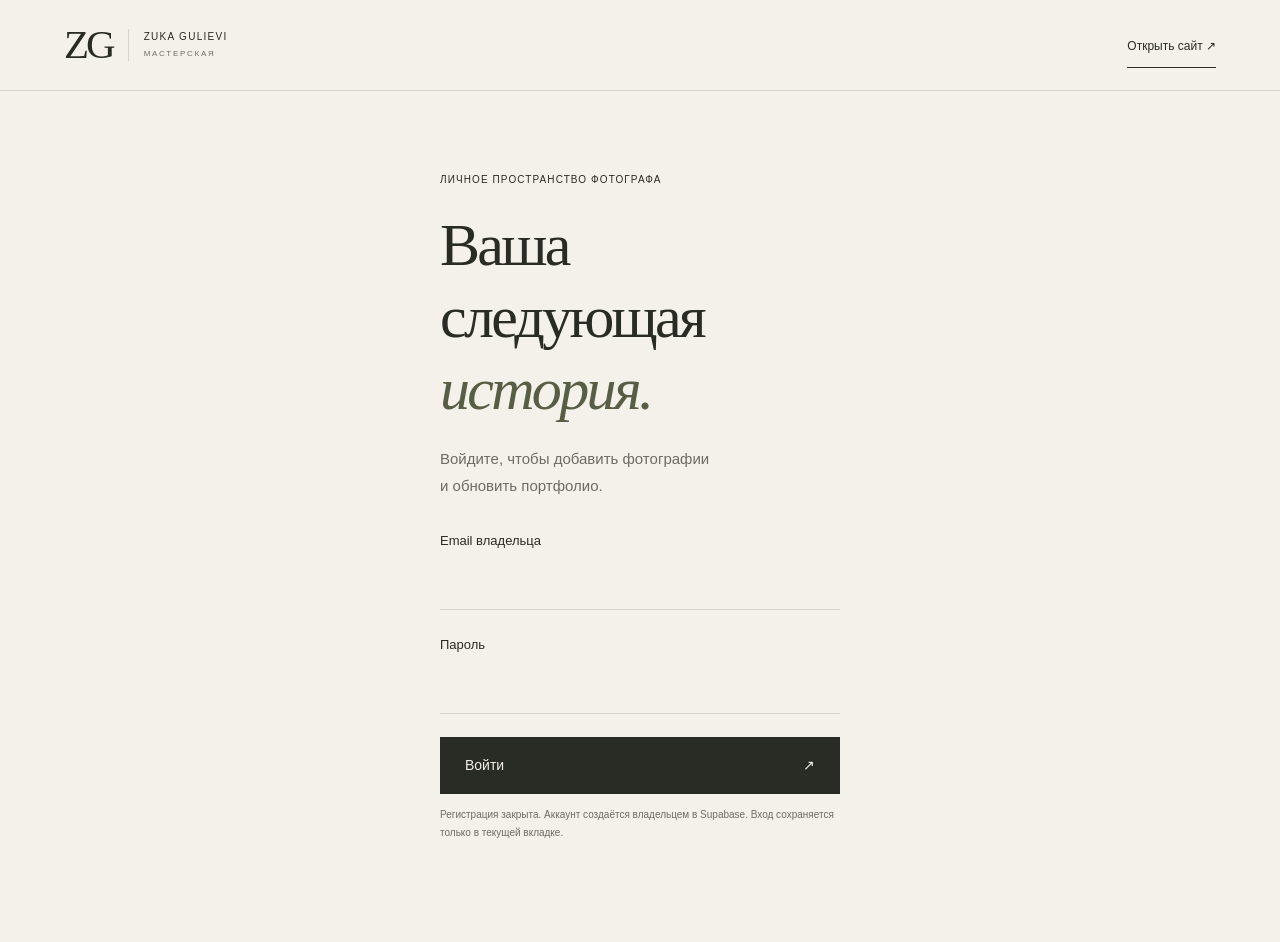
==== admin/index.html @ e10472b4 "Modernize photographer portfolio with Supabase-backed admin" ====
<!doctype html>
<html lang="ru">
<head>
  <meta charset="UTF-8"><meta name="viewport" content="width=device-width, initial-scale=1">
  <meta name="robots" content="noindex,nofollow"><meta name="referrer" content="same-origin">
  <title>Мастерская — Zuka Gulievi</title>
  <link rel="icon" href="../favicon.svg" type="image/svg+xml">
  <link rel="stylesheet" href="../css/site.css"><link rel="stylesheet" href="../css/admin.css">
  <script type="module" src="../js/admin.js"></script>
</head>
<body class="admin-body">
  <header class="admin-header"><a class="wordmark" href="../">ZG<span>ZUKA GULIEVI<br><small>МАСТЕРСКАЯ</small></span></a><a class="text-link" href="../" target="_blank" rel="noopener">Открыть сайт ↗</a></header>
  <main class="admin-main">
    <section id="setup" class="notice" hidden><h1>Осталось подключить Supabase</h1><p>Дизайн и существующие фотографии уже доступны. Для входа и загрузки фото создайте проект Supabase, выполните SQL из <code>supabase/schema.sql</code>, назначьте владельца и заполните <code>js/config.js</code>.</p><p>Пошаговая инструкция находится в README проекта. Не размещайте здесь секретный ключ service_role.</p></section>
    <section id="login-section" class="login-panel"><p class="eyebrow">ЛИЧНОЕ ПРОСТРАНСТВО ФОТОГРАФА</p><h1>Ваша следующая<br><em>история.</em></h1><p>Войдите, чтобы добавить фотографии<br>и обновить портфолио.</p><form id="login-form"><label>Email владельца<input type="email" name="email" required autocomplete="username"></label><label>Пароль<input type="password" name="password" required autocomplete="current-password" minlength="8"></label><button class="button" type="submit">Войти <span aria-hidden="true">↗</span></button></form><p class="form-note">Регистрация закрыта. Аккаунт создаётся владельцем в Supabase. Вход сохраняется только в текущей вкладке.</p></section>
    <p id="admin-status" class="admin-status" role="status" aria-live="polite"></p>
    <section id="workspace" hidden>
      <div class="admin-heading"><div><p class="eyebrow">ВАШЕ ПОРТФОЛИО</p><h1>Мастерская</h1></div><button id="logout" type="button" class="button secondary">Выйти</button></div>
      <div class="admin-tabs" role="group" aria-label="Раздел панели"><button type="button" id="tab-photos" aria-pressed="true">Фотографии <span id="admin-count"></span></button><button type="button" id="tab-upload" aria-pressed="false">＋ Добавить фото</button></div>
      <section id="upload-panel" hidden>
        <h2>Новая история</h2><p>JPG, PNG или WebP · до 20 МБ на исходный файл · до 12 фото за раз.<br>Фото будут уменьшены до 2400 px и преобразованы в WebP без EXIF-метаданных.</p>
        <label class="drop-zone" id="drop-zone"><span class="upload-symbol" aria-hidden="true">↑</span><strong>Выберите фото или перетащите сюда</strong><span>Можно загружать прямо с телефона</span><input id="file-input" type="file" accept="image/jpeg,image/png,image/webp" multiple></label>
        <p class="notice compact">Новые фото сохраняются как черновики, пока вы не включите публикацию. Файлы в публичном Storage доступны по прямой ссылке даже для черновиков — не загружайте конфиденциальные снимки.</p>
        <form id="upload-form"><div id="upload-queue" class="upload-queue"></div><button id="upload-submit" class="button" type="submit" disabled>Загрузить фотографии ↑</button><button id="clear-queue" class="button secondary" type="button" hidden>Очистить</button></form>
      </section>
      <section id="photos-panel"><div class="library-toolbar"><p>Меняйте подписи, категории и порядок.<br><small>Меньшее число — выше в галерее. Подписи посетители увидят как написано.</small></p><button id="refresh" type="button" class="button secondary">Обновить</button></div><div id="photo-library" class="photo-library"></div></section>
    </section>
    <noscript><p class="notice">Для работы панели включите JavaScript.</p></noscript>
  </main>
  <dialog id="delete-dialog" class="confirm-dialog"><h2>Удалить фотографию?</h2><p id="delete-title"></p><p>Фото исчезнет из портфолио. Загруженный файл будет удалён из хранилища. Отменить это действие нельзя.</p><div><button id="cancel-delete" class="button secondary" type="button" autofocus>Отмена</button><button id="confirm-delete" class="button danger" type="button">Удалить</button></div></dialog>
</body>
</html>
---- css/site.css ----
@charset "UTF-8";
:root {
  --paper: #f4f1ea; --ink: #292b25; --muted: #6c6c62; --line: #d5d2c7; --olive: #575e44;
  --serif: "Cormorant Garamond", "Noto Serif Georgian", Georgia, serif;
  --sans: "Noto Sans Georgian", sans-serif; --gutter: clamp(22px, 5vw, 88px);
}
* { box-sizing: border-box; }
html { scroll-behavior: smooth; scroll-padding-top: 28px; }
body { margin: 0; background: var(--paper); color: var(--ink); font: 14px/1.8 var(--sans); }
body:has(dialog[open]) { overflow: hidden; }
a { color: inherit; text-decoration: none; }
button, input, textarea, select { font: inherit; color: inherit; }
button, a { touch-action: manipulation; -webkit-tap-highlight-color: transparent; }
button { cursor: pointer; border: 0; background: none; }
button:disabled { cursor: not-allowed; opacity: .5; }
img { display: block; max-width: 100%; }
figure, p, h1, h2, h3 { margin: 0; }
h2, h3 { font-weight: 400; line-height: 1.4; }
h2 { font-family: var(--serif); font-size: clamp(30px, 3.8vw, 54px); letter-spacing: -.035em; }
h2 em { font-weight: 400; color: var(--olive); font-style: normal; }
p + p { margin-top: 20px; }
:focus-visible { outline: 2px solid var(--olive); outline-offset: 5px; }
[hidden] { display: none !important; }
::selection { background: #d7dcc8; color: var(--ink); }
.wrap { max-width: 1600px; margin-inline: auto; padding-inline: var(--gutter); }
.section-space { padding-block: 100px; }
.eyebrow { font-size: 10px; letter-spacing: .11em; line-height: 1.8; font-weight: 500; }
.skip-link { position: fixed; left: 16px; top: -90px; background: var(--ink); color: white; z-index: 100; padding: 15px; }
.skip-link:focus { top: 16px; }
.site-header { height: 106px; display: flex; align-items: center; justify-content: space-between; gap: 20px; }
.wordmark { display: flex; align-items: center; gap: 15px; font-family: var(--serif); font-size: 41px; letter-spacing: -3px; line-height: 1; }
.wordmark > span { font-family: var(--sans); font-size: 10px; letter-spacing: .13em; line-height: 1.6; border-left: 1px solid var(--line); padding-left: 15px; }
.wordmark small { font-size: 8px; color: var(--muted); letter-spacing: .22em; }
.site-header nav { display: flex; align-items: center; gap: 32px; font-size: 11px; }
.site-header nav a { padding-block: 10px; }
.site-header nav a:hover { color: var(--olive); }
.nav-contact { border-bottom: 1px solid var(--ink); margin-left: 16px; }
.nav-contact span { margin-left: 26px; font-size: 20px; }
.menu-toggle { display: none; }
.hero-top { display: flex; justify-content: space-between; gap: 16px; border-top: 1px solid var(--line); padding-top: 26px; }
.status-dot { display: inline-block; width: 6px; height: 6px; background: var(--olive); border-radius: 50%; margin-right: 8px; vertical-align: middle; }
.hero-name { position: relative; font-family: var(--serif); font-weight: 400; font-size: clamp(64px, 13.45vw, 210px); line-height: 1.16; letter-spacing: -.07em; white-space: nowrap; margin: 20px 0 22px; }
.hero-name sup { position: absolute; font-family: var(--sans); font-size: 17px; letter-spacing: 0; top: 28%; margin-left: 16px; }
.hero-layout { display: grid; grid-template-columns: 1fr 1.12fr 24px; gap: 38px; align-items: center; }
.hero-copy { padding: 25px 0 35px; max-width: 400px; }
.hero-copy h2 { font-size: clamp(29px, 3.3vw, 47px); margin: 27px 0; }
.hero-copy > p:not(.eyebrow) { max-width: 320px; color: var(--muted); font-size: 13px; line-height: 2; }
.text-link { display: inline-flex; align-items: center; justify-content: space-between; gap: 35px; border-bottom: 1px solid var(--ink); padding: 14px 0 9px; font-size: 12px; transition: gap .25s; }
.text-link:hover { gap: 48px; }
.text-link span { font-family: var(--sans); font-size: 22px; }
.hero-copy .text-link { margin-top: 22px; }
.hero-note { display: block; margin-top: 65px; font-family: var(--serif); font-style: italic; font-size: 20px; color: var(--muted); }
.hero-image img { width: 100%; height: clamp(420px, 44vw, 650px); object-fit: cover; object-position: 50% 43%; background: #d2c8ba; }
.hero-image figcaption { display: flex; justify-content: space-between; gap: 12px; font-size: 9px; letter-spacing: .05em; margin-top: 13px; color: var(--muted); }
.hero-side { writing-mode: vertical-rl; justify-self: end; font-size: 9px; letter-spacing: .22em; }
.section-heading { display: flex; justify-content: space-between; align-items: end; gap: 30px; margin-bottom: 40px; }
.section-heading .eyebrow { margin-bottom: 20px; }
.section-intro { color: var(--muted); font-size: 12px; line-height: 2; }
.filter-bar { display: flex; justify-content: space-between; align-items: center; gap: 18px; border-block: 1px solid var(--line); padding-block: 13px; margin-bottom: 38px; }
.filters { display: flex; gap: 6px; flex-wrap: wrap; }
.filters button { font-size: 11px; min-height: 44px; padding: 9px 17px; border-radius: 2px; }
.filters button:hover { background: #e7e5db; }
.filters button[aria-pressed=true] { background: var(--ink); color: var(--paper); }
#photo-count { white-space: nowrap; color: var(--muted); }
#gallery-status:not(:empty) { padding: 30px 0; }
.gallery { display: grid; grid-template-columns: repeat(2, minmax(0, 1fr)); column-gap: 7%; row-gap: 58px; align-items: start; }
.photo-card { min-width: 0; }
.photo-card:nth-child(even) { padding-top: 90px; }
.photo-card button { padding: 0; text-align: left; width: 100%; display: block; }
.photo-frame { overflow: hidden; position: relative; background: #e4e0d6; }
.photo-frame img { width: 100%; aspect-ratio: 4/5; object-fit: cover; transition: transform .7s cubic-bezier(.2, .65, .3, 1); }
.photo-card:nth-child(3n) .photo-frame img { aspect-ratio: 1/1; }
.photo-card button:hover img { transform: scale(1.035); }
.photo-frame::after { content: '↗'; position: absolute; right: 18px; bottom: 18px; background: var(--paper); border-radius: 50%; height: 42px; width: 42px; display: grid; place-items: center; font-size: 21px; opacity: 0; transform: translateY(8px); transition: .25s; }
.photo-card button:hover .photo-frame::after, .photo-card button:focus-visible .photo-frame::after { opacity: 1; transform: none; }
.photo-caption { display: flex; justify-content: space-between; gap: 16px; padding-top: 17px; align-items: start; }
.photo-caption h3 { font-family: var(--serif); font-size: 20px; }
.photo-caption p { font-size: 9px; color: var(--muted); margin-top: 5px; }
.photo-number { font-family: var(--serif); font-size: 21px; color: var(--muted); }
.portfolio-end { border-top: 1px solid var(--line); margin-top: 60px; padding-top: 22px; display: flex; justify-content: space-between; align-items: center; gap: 24px; }
.about { background: #eae8df; }
.about-layout { display: grid; grid-template-columns: 1fr 1fr; gap: 12%; align-items: center; }
.about figure { max-width: 500px; }
.about img { width: 100%; max-height: 600px; object-fit: cover; aspect-ratio: 4/5; filter: saturate(.75); }
.about figcaption { padding-top: 15px; color: var(--muted); }
.about-copy .eyebrow { margin-bottom: 26px; }
.about-copy h2 { margin-bottom: 30px; }
.about-copy > p:not(.eyebrow) { font-size: 13px; color: var(--muted); line-height: 2; max-width: 420px; }
.about-copy .text-link { margin-top: 25px; }
.signature { display: block; font-family: var(--serif); font-style: italic; font-size: 62px; line-height: 1; margin-top: 36px; color: var(--olive); }
.service-row { display: grid; grid-template-columns: 45px 1.1fr 1fr auto; gap: 30px; align-items: center; border-top: 1px solid var(--line); padding: 30px 0; transition: padding .25s, background .25s; }
.service-row:last-child { border-bottom: 1px solid var(--line); }
.service-row:hover { padding-inline: 15px; background: #eae8df; }
.service-row h3 { font-family: var(--serif); font-size: 23px; }
.service-row p { font-size: 11px; color: var(--muted); max-width: 260px; }
.service-price { font-size: 11px; display: flex; align-items: center; gap: 25px; white-space: nowrap; }
.service-price b { font-size: 26px; font-weight: 400; }
.contact { background: var(--ink); color: var(--paper); }
.contact-layout { display: grid; grid-template-columns: 1fr 1fr; gap: 12%; }
.contact h2 { font-size: clamp(32px, 4vw, 58px); margin: 24px 0; }
.contact h2 em { color: #c2c9aa; }
.contact p:not(.eyebrow) { color: #c6c6bb; font-size: 12px; line-height: 2; }
.contact .text-link { border-color: #949587; margin-top: 28px; }
.contact-location { margin-top: 60px; color: #b2b4a5; }
.contact form { padding-top: 10px; }
.form-heading { display: flex; justify-content: space-between; align-items: center; margin-bottom: 25px; }
.form-heading > span:last-child { font-size: 28px; }
label { display: block; font-size: 11px; }
input, textarea, select { display: block; width: 100%; min-width: 0; min-height: 45px; background: transparent; border: 0; border-bottom: 1px solid var(--line); border-radius: 0; padding: 12px 0; margin: 4px 0 23px; font-size: 16px; }
textarea { resize: vertical; }
.contact input, .contact textarea, .contact select { border-color: #606256; }
.contact select, .contact input[type=date] { color-scheme: dark; }
.contact option { background: var(--ink); color: var(--paper); }
.form-pair { display: grid; grid-template-columns: 1fr 1fr; gap: 22px; }
.button { background: var(--ink); color: var(--paper); padding: 15px 24px; min-height: 52px; display: inline-flex; align-items: center; justify-content: space-between; gap: 28px; border: 1px solid var(--ink); font-size: 12px; transition: background .2s; }
.button:hover { background: var(--olive); }
.button.secondary { background: transparent; color: var(--ink); border-color: var(--line); }
.button.secondary:hover { background: #eae8df; }
.contact .button { background: var(--paper); color: var(--ink); width: 100%; margin-top: 20px; }
.contact .button:hover { background: #d9ddcb; }
.form-note { font-size: 10px !important; margin-top: 12px; }
.honeypot { position: absolute; left: -10000px; width: 1px; height: 1px; overflow: hidden; }
.site-footer { padding-block: 45px 28px; }
.footer-name { font-family: var(--serif); font-size: clamp(38px, 8vw, 116px); letter-spacing: -.05em; line-height: 1.1; }
.site-footer > div { border-top: 1px solid var(--line); margin-top: 30px; padding-top: 22px; display: flex; gap: 30px; font-size: 9px; color: var(--muted); }
.site-footer > div > span:first-child { margin-right: auto; }
.lightbox { border: 0; background: #151611; color: var(--paper); padding: 65px 75px 25px; width: 100vw; max-width: 100vw; height: 100dvh; max-height: 100dvh; margin: 0; }
.lightbox::backdrop { background: #151611; }
.lightbox[open] { display: grid; place-items: center; }
.lightbox figure { max-width: 100%; text-align: center; }
.lightbox img { max-height: calc(100dvh - 150px); width: auto; max-width: 100%; object-fit: contain; margin: auto; }
.lightbox figcaption { font-size: 11px; padding: 18px 5px; }
.lightbox button { position: absolute; color: var(--paper); min-width: 48px; min-height: 48px; font-size: 25px; }
.lightbox-close { right: 23px; top: 12px; font-size: 12px !important; }
.lightbox-prev { left: 12px; top: 48%; }
.lightbox-next { right: 12px; top: 48%; }
@media (prefers-reduced-motion: no-preference) {
  .hero-name { animation: arrive .85s both; }
  .hero-layout { animation: arrive .9s .1s both; }
  @keyframes arrive { from { opacity: 0; transform: translateY(18px); } to { opacity: 1; transform: none; } }
}
@media (max-width: 1000px) {
  .site-header nav { gap: 19px; } .nav-contact { margin-left: 0; }
  .hero-layout { gap: 24px; grid-template-columns: 1fr 1.15fr; } .hero-side { display: none; }
  .hero-note { margin-top: 35px; } .hero-name sup { font-size: 12px; margin-left: 10px; }
  .service-row { grid-template-columns: 26px 1fr auto; gap: 18px; } .service-row p { display: none; }
  .contact-layout { gap: 7%; } .about-layout { gap: 8%; }
}
@media (max-width: 700px) {
  .section-space { padding-block: 65px; } .site-header { height: 84px; position: relative; z-index: 5; }
  .wordmark { font-size: 34px; } .wordmark > span { font-size: 8px; }
  .menu-toggle { display: flex; align-items: center; gap: 15px; min-height: 44px; font-size: 11px; } .menu-toggle span { font-size: 24px; }
  .site-header nav { display: none; position: absolute; top: 83px; left: 0; right: 0; background: var(--paper); padding: 20px var(--gutter) 28px; border-bottom: 1px solid var(--line); }
  .site-header nav.is-open { display: flex; flex-direction: column; align-items: stretch; gap: 5px; } .nav-contact { width: fit-content; }
  .hero-top { padding-top: 18px; } .hero-top > .eyebrow:last-child { display: none; }
  .hero-name { font-size: 13.5vw; line-height: 1.3; margin: 22px 0; } .hero-name sup { font-size: 9px; top: 25%; margin-left: 6px; }
  .hero-layout { grid-template-columns: 1fr; gap: 28px; } .hero-image { grid-row: 1; }
  .hero-image img { height: 115vw; max-height: 620px; object-position: 50% 42%; }
  .hero-copy { padding: 4px 0 0; max-width: 100%; } .hero-copy h2 { font-size: 36px; margin: 15px 0; }
  .hero-copy > p:not(.eyebrow) { max-width: 95%; } .hero-note { display: none; } .hero-copy .text-link { margin-top: 10px; }
  .section-heading { display: block; margin-bottom: 27px; } .section-intro { margin-top: 18px; } .section-heading .eyebrow { margin-bottom: 13px; }
  .filter-bar { align-items: start; flex-direction: column; gap: 8px; margin-bottom: 26px; padding-top: 7px; }
  .filters { gap: 0; } .filters button { font-size: 10px; padding-inline: 12px; } #photo-count { font-size: 9px; }
  .gallery { gap: 28px 16px; } .photo-card:nth-child(even) { padding-top: 38px; }
  .photo-caption { gap: 7px; padding-top: 11px; } .photo-caption h3 { font-size: 15px; } .photo-caption p { font-size: 8px; }
  .photo-number { font-size: 15px; } .photo-frame::after { display: none; }
  .portfolio-end { margin-top: 35px; display: block; } .portfolio-end > .eyebrow { display: block; } .portfolio-end .text-link { margin-top: 6px; }
  .about-layout { grid-template-columns: 1fr; gap: 35px; } .about figure { max-width: 100%; } .about img { max-height: 500px; }
  .about-copy h2 { margin-bottom: 20px; }
  .service-row { padding-block: 23px; gap: 11px; grid-template-columns: 20px 1fr auto; } .service-row h3 { font-size: 18px; }
  .service-price { font-size: 9px; gap: 12px; } .service-price b { font-size: 22px; }
  .contact-layout { grid-template-columns: 1fr; gap: 35px; } .contact h2 { font-size: 40px; } .contact-location { margin-top: 25px; }
  .site-footer > div { flex-wrap: wrap; gap: 15px 28px; } .site-footer > div > span:first-child { flex-basis: 100%; }
  .lightbox { padding: 60px 42px 25px; } .lightbox button { min-width: 40px; } .lightbox-prev { left: 0; } .lightbox-next { right: 0; }
}
@media (prefers-reduced-motion: reduce) {
  html { scroll-behavior: auto; } *, *::before, *::after { animation: none !important; transition: none !important; }
}
---- css/admin.css ----
.admin-body { font-family: "Segoe UI", sans-serif; font-size: 15px; }
.admin-header { display: flex; justify-content: space-between; align-items: center; padding: 22px 5vw; border-bottom: 1px solid var(--line); }
.admin-header .wordmark > span { font-family: "Segoe UI", sans-serif; }
.admin-main { max-width: 1280px; padding: 45px 28px 80px; margin: auto; }
.admin-main h1 { font-family: Georgia, serif; font-size: clamp(36px, 5vw, 60px); font-weight: 400; letter-spacing: -.045em; line-height: 1.2; }
.admin-main h1 em { color: var(--olive); font-weight: 400; }
.admin-main h2, .confirm-dialog h2 { font-family: Georgia, serif; font-size: 32px; }
.login-panel { width: min(100%, 400px); margin: 35px auto 0; }
.login-panel h1 { margin: 20px 0; }.login-panel > p:not(.eyebrow) { color: var(--muted); }
.login-panel form { margin-top: 30px; }.login-panel .button { width: 100%; }
.admin-body label { font-size: 13px; }.admin-body .button { font-size: 14px; }
.notice { border: 1px solid #c9c6b5; background: #eae8db; padding: 25px; margin-bottom: 25px; }
.notice h1 { font-size: 30px; margin-bottom: 15px; }.notice p { margin-top: 12px; }
.notice code { overflow-wrap: anywhere; }.notice.compact { font-size: 12px; padding: 15px; }
.admin-status { position: sticky; top: 12px; z-index: 10; margin: 0 0 20px; white-space: pre-line; overflow-wrap: anywhere; }
.admin-status:not(:empty) { background: #e3e9d7; border: 1px solid #9aa686; padding: 15px 20px; }
.admin-status.error:not(:empty) { background: #f6e5de; border-color: #c29a87; }
.admin-heading { display: flex; justify-content: space-between; gap: 20px; align-items: center; }.admin-heading h1 { margin-top: 10px; }
.admin-tabs { display: flex; gap: 24px; border-bottom: 1px solid var(--line); margin: 32px 0; }
.admin-tabs button { min-height: 52px; border-bottom: 2px solid transparent; padding-inline: 0; }
.admin-tabs button[aria-pressed=true] { border-bottom-color: var(--ink); }.admin-tabs span { color: var(--muted); margin-left: 6px; }
#upload-panel > p { margin-top: 14px; color: var(--muted); font-size: 14px; }
.drop-zone { border: 1px dashed #9a9d8e; padding: 30px; margin: 28px 0 20px; text-align: center; display: grid; gap: 6px; cursor: pointer; background: #eeeee4; }
.drop-zone.dragging { background: #dfe5cf; border-color: var(--olive); }.drop-zone strong { font-size: 18px; font-weight: 500; }.drop-zone span { color: var(--muted); }
.drop-zone input { max-width: 340px; margin: 15px auto 0; border: 0; font-size: 13px; }.upload-symbol { font-size: 40px; line-height: 1; }
.upload-queue, .photo-library { display: grid; grid-template-columns: repeat(3, minmax(0, 1fr)); gap: 22px; }
.editor-card { background: #fbfaf6; border: 1px solid var(--line); padding: 16px; min-width: 0; }
.editor-card img { width: 100%; height: 235px; object-fit: contain; background: #e8e5dc; margin-bottom: 20px; }
.editor-card input, .editor-card select { margin-bottom: 16px; padding-block: 8px; }.editor-card input { font-size: 15px; }
.editor-card .checkbox { display: flex; align-items: center; gap: 10px; min-height: 44px; margin-block: 8px; }
.checkbox input { width: 18px; height: 18px; min-height: 18px; margin: 0; accent-color: var(--olive); }
.editor-actions { display: flex; flex-wrap: wrap; gap: 8px; margin-top: 15px; }.editor-actions .button { padding: 10px 14px; min-height: 44px; font-size: 12px; }
.danger { background: #773e30; color: white; border-color: #773e30; }.danger:hover { background: #5c2d23; }
.file-info { color: var(--muted); font-size: 11px; overflow-wrap: anywhere; margin-bottom: 14px; }
.library-toolbar { display: flex; justify-content: space-between; gap: 20px; align-items: center; margin-bottom: 25px; }.library-toolbar small { color: var(--muted); }
#upload-form > .button { margin: 24px 12px 0 0; }
.confirm-dialog { background: var(--paper); border: 1px solid var(--line); padding: 30px; width: min(500px, calc(100% - 32px)); color: var(--ink); }
.confirm-dialog::backdrop { background: #14160fb8; }.confirm-dialog p { margin-block: 18px; overflow-wrap: anywhere; }.confirm-dialog > div { display: flex; justify-content: end; gap: 12px; }
@media (max-width: 950px) { .upload-queue, .photo-library { grid-template-columns: repeat(2, minmax(0, 1fr)); } }
@media (max-width: 600px) {
  .admin-header { padding: 18px 22px; }.admin-header .text-link { font-size: 11px; }.admin-main { padding: 28px 18px 60px; }
  .upload-queue, .photo-library { grid-template-columns: 1fr; }.editor-card img { height: 290px; }.library-toolbar { align-items: start; flex-direction: column; }
  .admin-heading { align-items: start; }.admin-heading .button { padding: 10px 14px; }.drop-zone { padding: 22px 12px; }.drop-zone input { font-size: 12px; }
}
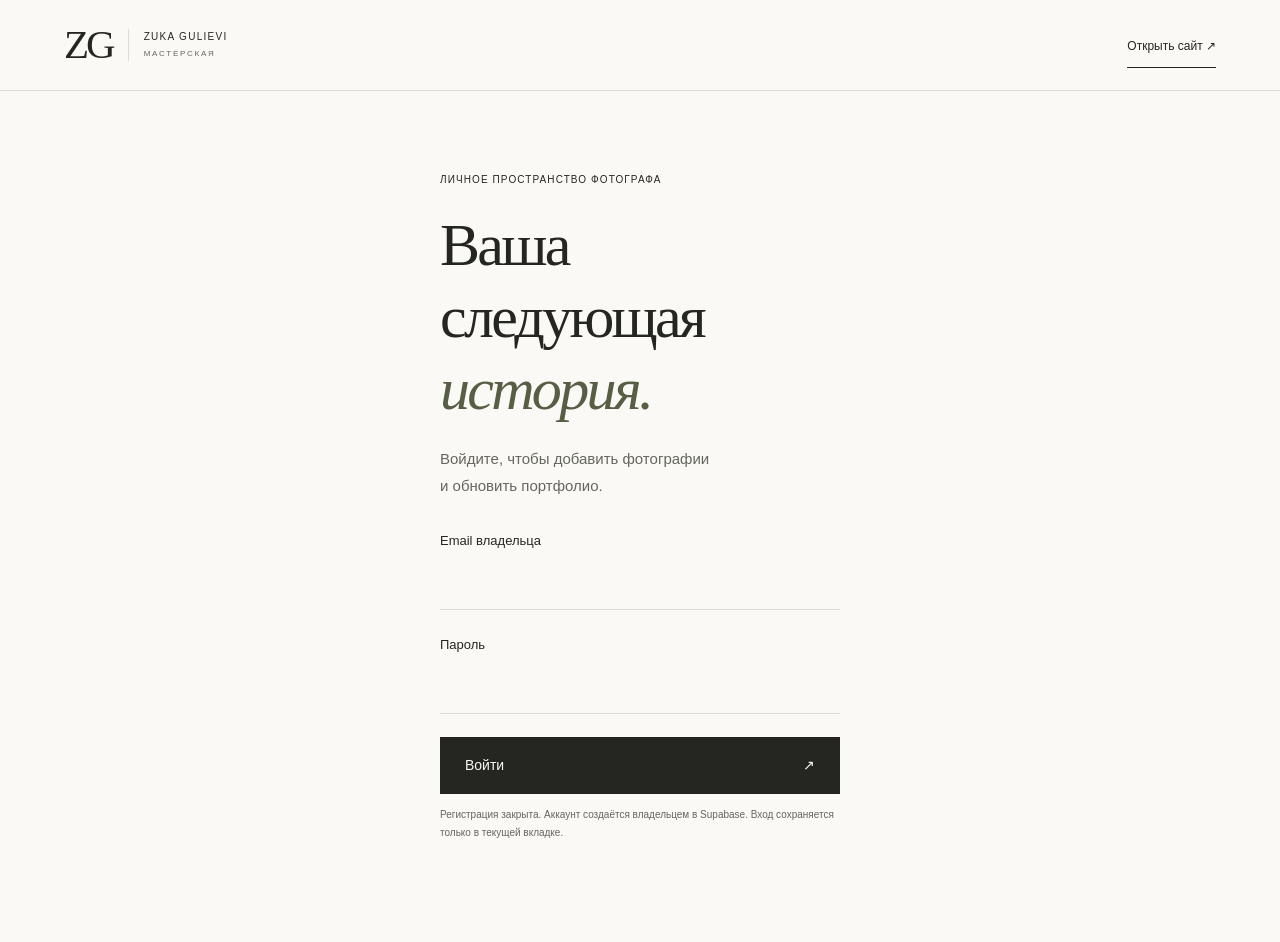
==== commit 0a34083d: "Align portfolio gallery, add signature and enable owner access" ====
--- a/admin/index.html
+++ b/admin/index.html
@@ -16,6 +16,11 @@
     <p id="admin-status" class="admin-status" role="status" aria-live="polite"></p>
     <section id="workspace" hidden>
       <div class="admin-heading"><div><p class="eyebrow">ВАШЕ ПОРТФОЛИО</p><h1>Мастерская</h1></div><button id="logout" type="button" class="button secondary">Выйти</button></div>
+      <details class="account-settings"><summary>Настройки входа — сменить пароль</summary>
+        <p>После первого входа замените временный пароль своим. Временный email — только логин, не почтовый ящик. Для привязки настоящей почты используйте Authentication → Users в Supabase; восстановление писем на временный адрес недоступно.</p>
+        <form id="password-form"><label>Текущий пароль<input name="current_password" type="password" autocomplete="current-password" required></label><label>Новый пароль · не менее 12 символов<input name="new_password" type="password" autocomplete="new-password" minlength="12" required></label><label>Повторите новый пароль<input name="confirm_password" type="password" autocomplete="new-password" minlength="12" required></label><button class="button" type="submit">Сменить пароль</button></form>
+        <p id="password-status" role="status" aria-live="polite"></p>
+      </details>
       <div class="admin-tabs" role="group" aria-label="Раздел панели"><button type="button" id="tab-photos" aria-pressed="true">Фотографии <span id="admin-count"></span></button><button type="button" id="tab-upload" aria-pressed="false">＋ Добавить фото</button></div>
       <section id="upload-panel" hidden>
         <h2>Новая история</h2><p>JPG, PNG или WebP · до 20 МБ на исходный файл · до 12 фото за раз.<br>Фото будут уменьшены до 2400 px и преобразованы в WebP без EXIF-метаданных.</p>
--- a/css/site.css
+++ b/css/site.css
@@ -1,6 +1,7 @@
 @charset "UTF-8";
+@font-face { font-family: "Allura"; src: url("../fonts/allura.ttf") format("truetype"); font-style: normal; font-weight: 400; font-display: swap; }
 :root {
-  --paper: #f4f1ea; --ink: #292b25; --muted: #6c6c62; --line: #d5d2c7; --olive: #575e44;
+  --paper: #faf9f6; --ink: #252621; --muted: #65665d; --line: #deddd5; --olive: #575e44;
   --serif: "Cormorant Garamond", "Noto Serif Georgian", Georgia, serif;
   --sans: "Noto Sans Georgian", sans-serif; --gutter: clamp(22px, 5vw, 88px);
 }
@@ -22,12 +23,12 @@
 :focus-visible { outline: 2px solid var(--olive); outline-offset: 5px; }
 [hidden] { display: none !important; }
 ::selection { background: #d7dcc8; color: var(--ink); }
-.wrap { max-width: 1600px; margin-inline: auto; padding-inline: var(--gutter); }
-.section-space { padding-block: 100px; }
+.wrap { max-width: 1440px; margin-inline: auto; padding-inline: var(--gutter); }
+.section-space { padding-block: 72px; }
 .eyebrow { font-size: 10px; letter-spacing: .11em; line-height: 1.8; font-weight: 500; }
 .skip-link { position: fixed; left: 16px; top: -90px; background: var(--ink); color: white; z-index: 100; padding: 15px; }
 .skip-link:focus { top: 16px; }
-.site-header { height: 106px; display: flex; align-items: center; justify-content: space-between; gap: 20px; }
+.site-header { height: 88px; display: flex; align-items: center; justify-content: space-between; gap: 20px; }
 .wordmark { display: flex; align-items: center; gap: 15px; font-family: var(--serif); font-size: 41px; letter-spacing: -3px; line-height: 1; }
 .wordmark > span { font-family: var(--sans); font-size: 10px; letter-spacing: .13em; line-height: 1.6; border-left: 1px solid var(--line); padding-left: 15px; }
 .wordmark small { font-size: 8px; color: var(--muted); letter-spacing: .22em; }
@@ -39,18 +40,18 @@
 .menu-toggle { display: none; }
 .hero-top { display: flex; justify-content: space-between; gap: 16px; border-top: 1px solid var(--line); padding-top: 26px; }
 .status-dot { display: inline-block; width: 6px; height: 6px; background: var(--olive); border-radius: 50%; margin-right: 8px; vertical-align: middle; }
-.hero-name { position: relative; font-family: var(--serif); font-weight: 400; font-size: clamp(64px, 13.45vw, 210px); line-height: 1.16; letter-spacing: -.07em; white-space: nowrap; margin: 20px 0 22px; }
+.hero-name { font-family: var(--serif); font-weight: 400; font-size: clamp(32px, 3.8vw, 54px); line-height: 1.2; letter-spacing: -.04em; margin: 18px 0; }
 .hero-name sup { position: absolute; font-family: var(--sans); font-size: 17px; letter-spacing: 0; top: 28%; margin-left: 16px; }
-.hero-layout { display: grid; grid-template-columns: 1fr 1.12fr 24px; gap: 38px; align-items: center; }
+.hero-layout { display: grid; grid-template-columns: 1fr 1fr; gap: 56px; align-items: center; padding-top: 24px; }
 .hero-copy { padding: 25px 0 35px; max-width: 400px; }
-.hero-copy h2 { font-size: clamp(29px, 3.3vw, 47px); margin: 27px 0; }
+.hero-copy h2 { font-size: clamp(28px, 3vw, 42px); margin: 22px 0; }
 .hero-copy > p:not(.eyebrow) { max-width: 320px; color: var(--muted); font-size: 13px; line-height: 2; }
 .text-link { display: inline-flex; align-items: center; justify-content: space-between; gap: 35px; border-bottom: 1px solid var(--ink); padding: 14px 0 9px; font-size: 12px; transition: gap .25s; }
 .text-link:hover { gap: 48px; }
 .text-link span { font-family: var(--sans); font-size: 22px; }
 .hero-copy .text-link { margin-top: 22px; }
-.hero-note { display: block; margin-top: 65px; font-family: var(--serif); font-style: italic; font-size: 20px; color: var(--muted); }
-.hero-image img { width: 100%; height: clamp(420px, 44vw, 650px); object-fit: cover; object-position: 50% 43%; background: #d2c8ba; }
+.hero-note { display: block; margin-top: 26px; font-family: var(--serif); font-style: italic; font-size: 20px; color: var(--muted); }
+.hero-image img { width: 100%; height: clamp(380px, 36vw, 510px); object-fit: cover; object-position: 50% 37%; background: #d2c8ba; }
 .hero-image figcaption { display: flex; justify-content: space-between; gap: 12px; font-size: 9px; letter-spacing: .05em; margin-top: 13px; color: var(--muted); }
 .hero-side { writing-mode: vertical-rl; justify-self: end; font-size: 9px; letter-spacing: .22em; }
 .section-heading { display: flex; justify-content: space-between; align-items: end; gap: 30px; margin-bottom: 40px; }
@@ -63,23 +64,21 @@
 .filters button[aria-pressed=true] { background: var(--ink); color: var(--paper); }
 #photo-count { white-space: nowrap; color: var(--muted); }
 #gallery-status:not(:empty) { padding: 30px 0; }
-.gallery { display: grid; grid-template-columns: repeat(2, minmax(0, 1fr)); column-gap: 7%; row-gap: 58px; align-items: start; }
+.gallery { display: grid; grid-template-columns: repeat(3, minmax(0, 1fr)); gap: 30px 20px; align-items: start; }
 .photo-card { min-width: 0; }
-.photo-card:nth-child(even) { padding-top: 90px; }
 .photo-card button { padding: 0; text-align: left; width: 100%; display: block; }
 .photo-frame { overflow: hidden; position: relative; background: #e4e0d6; }
 .photo-frame img { width: 100%; aspect-ratio: 4/5; object-fit: cover; transition: transform .7s cubic-bezier(.2, .65, .3, 1); }
-.photo-card:nth-child(3n) .photo-frame img { aspect-ratio: 1/1; }
 .photo-card button:hover img { transform: scale(1.035); }
 .photo-frame::after { content: '↗'; position: absolute; right: 18px; bottom: 18px; background: var(--paper); border-radius: 50%; height: 42px; width: 42px; display: grid; place-items: center; font-size: 21px; opacity: 0; transform: translateY(8px); transition: .25s; }
 .photo-card button:hover .photo-frame::after, .photo-card button:focus-visible .photo-frame::after { opacity: 1; transform: none; }
 .photo-caption { display: flex; justify-content: space-between; gap: 16px; padding-top: 17px; align-items: start; }
-.photo-caption h3 { font-family: var(--serif); font-size: 20px; }
+.photo-caption h3 { font-family: var(--sans); font-size: 13px; line-height: 1.65; }
 .photo-caption p { font-size: 9px; color: var(--muted); margin-top: 5px; }
 .photo-number { font-family: var(--serif); font-size: 21px; color: var(--muted); }
 .portfolio-end { border-top: 1px solid var(--line); margin-top: 60px; padding-top: 22px; display: flex; justify-content: space-between; align-items: center; gap: 24px; }
 .about { background: #eae8df; }
-.about-layout { display: grid; grid-template-columns: 1fr 1fr; gap: 12%; align-items: center; }
+.about-layout { display: grid; grid-template-columns: .85fr 1.15fr; gap: 8%; align-items: center; }
 .about figure { max-width: 500px; }
 .about img { width: 100%; max-height: 600px; object-fit: cover; aspect-ratio: 4/5; filter: saturate(.75); }
 .about figcaption { padding-top: 15px; color: var(--muted); }
@@ -87,7 +86,15 @@
 .about-copy h2 { margin-bottom: 30px; }
 .about-copy > p:not(.eyebrow) { font-size: 13px; color: var(--muted); line-height: 2; max-width: 420px; }
 .about-copy .text-link { margin-top: 25px; }
-.signature { display: block; font-family: var(--serif); font-style: italic; font-size: 62px; line-height: 1; margin-top: 36px; color: var(--olive); }
+.autograph { display: block; width: fit-content; max-width: 100%; font-family: "Allura", cursive; font-weight: 400; font-size: clamp(48px, 5.5vw, 76px); line-height: 1.2; color: var(--olive); transform: rotate(-5deg); }
+.autograph::after { content: ''; display: block; width: 87%; height: 9px; border-top: 1px solid currentColor; border-radius: 50%; margin: -7px 0 0 17%; transform: rotate(-3deg); }
+.signature { margin-top: 28px; }
+.hero-autograph { font-size: clamp(48px, 5vw, 70px); margin: 6px 0 26px; }
+.hero-actions { display: flex; flex-wrap: wrap; align-items: center; gap: 12px 26px; margin-top: 24px; }
+.hero-actions .text-link { margin-top: 0; }
+.about-facts { display: grid; grid-template-columns: 1fr 1fr; gap: 18px; border-block: 1px solid var(--line); padding-block: 20px; margin: 24px 0 0; }
+.about-facts dt { color: var(--muted); font-size: 11px; }
+.about-facts dd { margin: 6px 0 0; font-size: 13px; }
 .service-row { display: grid; grid-template-columns: 45px 1.1fr 1fr auto; gap: 30px; align-items: center; border-top: 1px solid var(--line); padding: 30px 0; transition: padding .25s, background .25s; }
 .service-row:last-child { border-bottom: 1px solid var(--line); }
 .service-row:hover { padding-inline: 15px; background: #eae8df; }
@@ -153,16 +160,17 @@
   .site-header nav { display: none; position: absolute; top: 83px; left: 0; right: 0; background: var(--paper); padding: 20px var(--gutter) 28px; border-bottom: 1px solid var(--line); }
   .site-header nav.is-open { display: flex; flex-direction: column; align-items: stretch; gap: 5px; } .nav-contact { width: fit-content; }
   .hero-top { padding-top: 18px; } .hero-top > .eyebrow:last-child { display: none; }
-  .hero-name { font-size: 13.5vw; line-height: 1.3; margin: 22px 0; } .hero-name sup { font-size: 9px; top: 25%; margin-left: 6px; }
-  .hero-layout { grid-template-columns: 1fr; gap: 28px; } .hero-image { grid-row: 1; }
-  .hero-image img { height: 115vw; max-height: 620px; object-position: 50% 42%; }
-  .hero-copy { padding: 4px 0 0; max-width: 100%; } .hero-copy h2 { font-size: 36px; margin: 15px 0; }
+  .hero-name { font-size: 36px; line-height: 1.2; margin: 12px 0; }
+  .hero-layout { grid-template-columns: 1fr; gap: 24px; padding-top: 22px; }
+  .hero-image img { height: 100vw; max-height: 520px; object-position: 50% 37%; }
+  .hero-copy { padding: 4px 0 0; max-width: 100%; } .hero-copy h2 { display: none; }
+  .hero-autograph { margin-bottom: 22px; }
   .hero-copy > p:not(.eyebrow) { max-width: 95%; } .hero-note { display: none; } .hero-copy .text-link { margin-top: 10px; }
   .section-heading { display: block; margin-bottom: 27px; } .section-intro { margin-top: 18px; } .section-heading .eyebrow { margin-bottom: 13px; }
   .filter-bar { align-items: start; flex-direction: column; gap: 8px; margin-bottom: 26px; padding-top: 7px; }
   .filters { gap: 0; } .filters button { font-size: 10px; padding-inline: 12px; } #photo-count { font-size: 9px; }
-  .gallery { gap: 28px 16px; } .photo-card:nth-child(even) { padding-top: 38px; }
-  .photo-caption { gap: 7px; padding-top: 11px; } .photo-caption h3 { font-size: 15px; } .photo-caption p { font-size: 8px; }
+  .gallery { grid-template-columns: repeat(2, minmax(0, 1fr)); gap: 24px 12px; }
+  .photo-caption { gap: 7px; padding-top: 11px; } .photo-caption h3 { font-size: 11px; } .photo-caption p { font-size: 9px; }
   .photo-number { font-size: 15px; } .photo-frame::after { display: none; }
   .portfolio-end { margin-top: 35px; display: block; } .portfolio-end > .eyebrow { display: block; } .portfolio-end .text-link { margin-top: 6px; }
   .about-layout { grid-template-columns: 1fr; gap: 35px; } .about figure { max-width: 100%; } .about img { max-height: 500px; }
--- a/css/admin.css
+++ b/css/admin.css
@@ -16,6 +16,11 @@
 .admin-status:not(:empty) { background: #e3e9d7; border: 1px solid #9aa686; padding: 15px 20px; }
 .admin-status.error:not(:empty) { background: #f6e5de; border-color: #c29a87; }
 .admin-heading { display: flex; justify-content: space-between; gap: 20px; align-items: center; }.admin-heading h1 { margin-top: 10px; }
+.account-settings { border: 1px solid var(--line); padding: 18px 22px; margin-top: 24px; }
+.account-settings summary { cursor: pointer; min-height: 28px; }
+.account-settings > p { max-width: 680px; font-size: 13px; margin-top: 18px; }
+.account-settings form { max-width: 440px; margin-top: 20px; }
+.account-settings .error { color: #773e30; }
 .admin-tabs { display: flex; gap: 24px; border-bottom: 1px solid var(--line); margin: 32px 0; }
 .admin-tabs button { min-height: 52px; border-bottom: 2px solid transparent; padding-inline: 0; }
 .admin-tabs button[aria-pressed=true] { border-bottom-color: var(--ink); }.admin-tabs span { color: var(--muted); margin-left: 6px; }
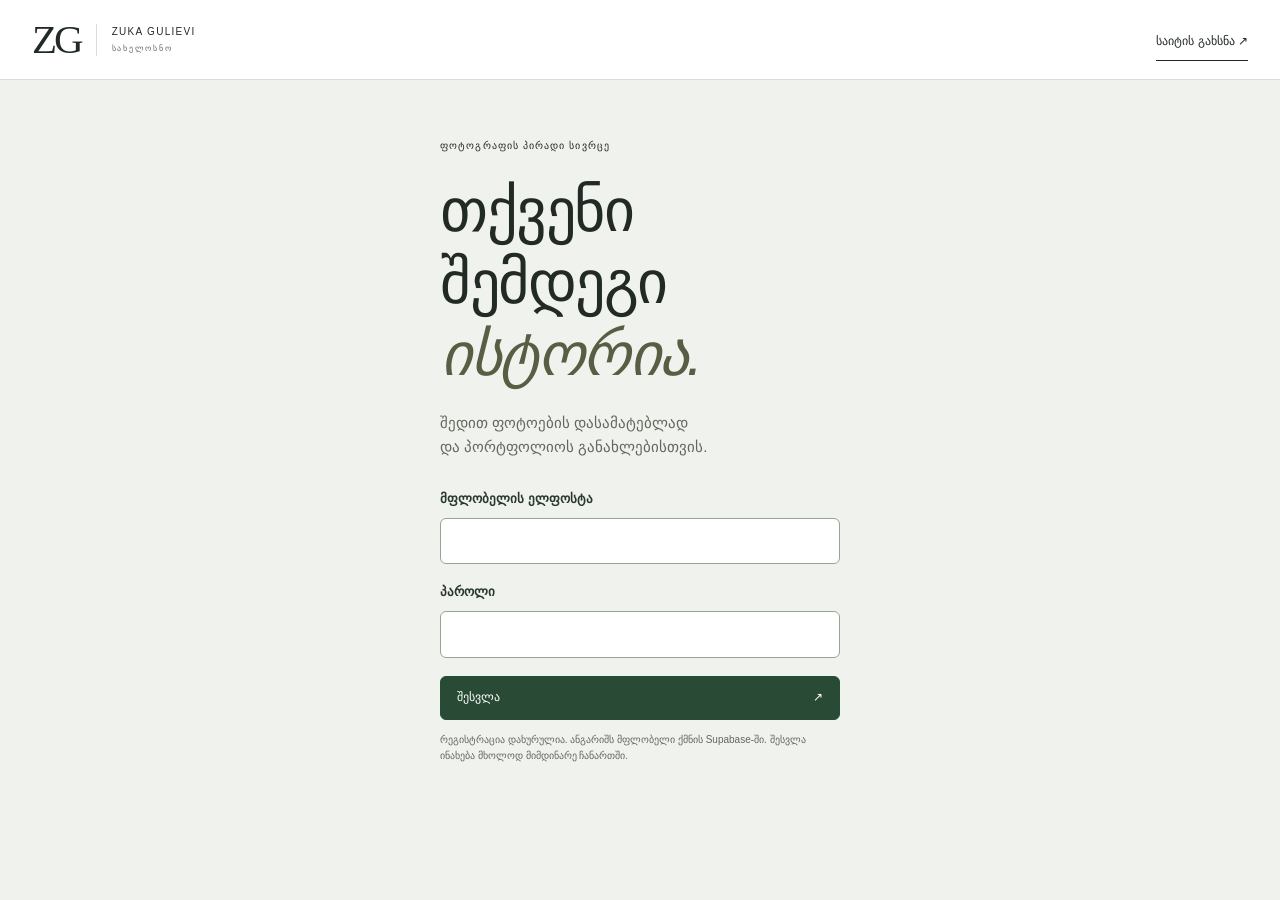
==== commit c83a38ad: "Publish Georgian CMS, contact editor and secure connections" ====
--- a/admin/index.html
+++ b/admin/index.html
@@ -1,37 +1,77 @@
 <!doctype html>
-<html lang="ru">
+<html lang="ka">
 <head>
   <meta charset="UTF-8"><meta name="viewport" content="width=device-width, initial-scale=1">
   <meta name="robots" content="noindex,nofollow"><meta name="referrer" content="same-origin">
-  <title>Мастерская — Zuka Gulievi</title>
+  <title>სახელოსნო — Zuka Gulievi</title>
   <link rel="icon" href="../favicon.svg" type="image/svg+xml">
   <link rel="stylesheet" href="../css/site.css"><link rel="stylesheet" href="../css/admin.css">
   <script type="module" src="../js/admin.js"></script>
 </head>
 <body class="admin-body">
-  <header class="admin-header"><a class="wordmark" href="../">ZG<span>ZUKA GULIEVI<br><small>МАСТЕРСКАЯ</small></span></a><a class="text-link" href="../" target="_blank" rel="noopener">Открыть сайт ↗</a></header>
-  <main class="admin-main">
-    <section id="setup" class="notice" hidden><h1>Осталось подключить Supabase</h1><p>Дизайн и существующие фотографии уже доступны. Для входа и загрузки фото создайте проект Supabase, выполните SQL из <code>supabase/schema.sql</code>, назначьте владельца и заполните <code>js/config.js</code>.</p><p>Пошаговая инструкция находится в README проекта. Не размещайте здесь секретный ключ service_role.</p></section>
-    <section id="login-section" class="login-panel"><p class="eyebrow">ЛИЧНОЕ ПРОСТРАНСТВО ФОТОГРАФА</p><h1>Ваша следующая<br><em>история.</em></h1><p>Войдите, чтобы добавить фотографии<br>и обновить портфолио.</p><form id="login-form"><label>Email владельца<input type="email" name="email" required autocomplete="username"></label><label>Пароль<input type="password" name="password" required autocomplete="current-password" minlength="8"></label><button class="button" type="submit">Войти <span aria-hidden="true">↗</span></button></form><p class="form-note">Регистрация закрыта. Аккаунт создаётся владельцем в Supabase. Вход сохраняется только в текущей вкладке.</p></section>
-    <p id="admin-status" class="admin-status" role="status" aria-live="polite"></p>
+  <header class="admin-header"><a class="wordmark" href="../">ZG<span>ZUKA GULIEVI<br><small>სახელოსნო</small></span></a><a class="text-link" href="../" target="_blank" rel="noopener">საიტის გახსნა ↗</a></header>
+  <main class="admin-main"><p id="preview-notice" class="notice" hidden>ლოკალური დემო — ცვლილებები ნამდვილ საიტს არ ეხება.</p>
+    <section id="setup" class="notice" hidden><h1>დააკავშირეთ Supabase</h1><p>დიზაინი და არსებული ფოტოები უკვე ხელმისაწვდომია. შესვლისა და ფოტოების ატვირთვისთვის შექმენით Supabase პროექტი, გაუშვით SQL ფაილიდან <code>supabase/schema.sql</code>, მიუთითეთ მფლობელი და შეავსეთ <code>js/config.js</code>.</p><p>ინსტრუქცია იხილეთ პროექტის README ფაილში. აქ არ განათავსოთ საიდუმლო service_role გასაღები.</p></section>
+    <section id="login-section" class="login-panel"><p class="eyebrow">ფოტოგრაფის პირადი სივრცე</p><h1>თქვენი შემდეგი<br><em>ისტორია.</em></h1><p>შედით ფოტოების დასამატებლად<br>და პორტფოლიოს განახლებისთვის.</p><form id="login-form"><label>მფლობელის ელფოსტა<input type="email" name="email" required autocomplete="username"></label><label>პაროლი<input type="password" name="password" required autocomplete="current-password" minlength="8"></label><button class="button" type="submit">შესვლა <span aria-hidden="true">↗</span></button></form><p class="form-note">რეგისტრაცია დახურულია. ანგარიშს მფლობელი ქმნის Supabase-ში. შესვლა ინახება მხოლოდ მიმდინარე ჩანართში.</p></section>
+    <p id="unsaved-status" class="form-note" role="status" hidden>შეუნახავი ცვლილებები გაქვთ.</p><p id="admin-status" class="admin-status" role="status" aria-live="polite"></p>
     <section id="workspace" hidden>
-      <div class="admin-heading"><div><p class="eyebrow">ВАШЕ ПОРТФОЛИО</p><h1>Мастерская</h1></div><button id="logout" type="button" class="button secondary">Выйти</button></div>
-      <details class="account-settings"><summary>Настройки входа — сменить пароль</summary>
-        <p>После первого входа замените временный пароль своим. Временный email — только логин, не почтовый ящик. Для привязки настоящей почты используйте Authentication → Users в Supabase; восстановление писем на временный адрес недоступно.</p>
-        <form id="password-form"><label>Текущий пароль<input name="current_password" type="password" autocomplete="current-password" required></label><label>Новый пароль · не менее 12 символов<input name="new_password" type="password" autocomplete="new-password" minlength="12" required></label><label>Повторите новый пароль<input name="confirm_password" type="password" autocomplete="new-password" minlength="12" required></label><button class="button" type="submit">Сменить пароль</button></form>
+      <div class="admin-heading"><div><p class="eyebrow">თქვენი პორტფოლიო</p><h1>სახელოსნო</h1></div><button id="logout" type="button" class="button secondary">გასვლა</button></div>
+
+      <div class="admin-shell">
+      <nav class="admin-tabs" aria-label="მართვის განყოფილებები">
+        <label class="mobile-navigation">განყოფილება<select id="admin-navigation"><option value="content">მთავარი</option><option value="about">ფოტოგრაფის შესახებ</option><option value="services">სერვისები და ფასები</option><option value="contact">კონტაქტები</option><option value="portfolio">პორტფოლიოს ტექსტები</option><option value="photos" selected>ფოტოები</option><option value="upload">ფოტოს დამატება</option><option value="categories">კატეგორიები</option><option value="connections">კავშირები</option><option value="advanced">დამატებითი პარამეტრები</option></select></label>
+        <span class="nav-caption">საიტის რედაქტორი</span>
+        <button type="button" id="tab-content" data-editor-page="hero" aria-pressed="false">მთავარი</button>
+        <button type="button" id="tab-about" data-editor-page="about" aria-pressed="false">ფოტოგრაფის შესახებ</button>
+        <button type="button" id="tab-services" data-editor-page="services" aria-pressed="false">სერვისები და ფასები</button>
+        <button type="button" id="tab-contact" data-editor-page="contact" aria-pressed="false">კონტაქტები</button>
+        <button type="button" id="tab-portfolio" data-editor-page="portfolio" aria-pressed="false">პორტფოლიოს ტექსტები</button>
+        <span class="nav-caption">მედია და მართვა</span>
+        <button type="button" id="tab-photos" aria-pressed="true">ფოტოები <span id="admin-count"></span></button>
+        <button type="button" id="tab-upload" aria-pressed="false">＋ ფოტოს დამატება</button>
+        <button type="button" id="tab-categories" aria-pressed="false">კატეგორიები</button>
+        <button type="button" id="tab-connections" aria-pressed="false">კავშირები</button>
+        <button type="button" id="tab-advanced" data-editor-page="advanced" aria-pressed="false">დამატებითი პარამეტრები</button>
+      </nav>
+      <div class="admin-panels">
+      <p id="workspace-feedback" class="admin-status" role="status" aria-live="polite"></p>
+      <section id="upload-panel" hidden>
+        <h2>ახალი ისტორია</h2><p>JPG, PNG ან WebP · თითოეული ფაილი 20 მბ-მდე. რაოდენობა შეზღუდული არ არის; ხელმისაწვდომი სივრცე დამოკიდებულია საცავის გეგმაზე.<br>ფოტოები შემცირდება 2400 პიქსელამდე და გარდაიქმნება WebP ფორმატში EXIF მონაცემების გარეშე.</p>
+        <label class="drop-zone" id="drop-zone"><span class="upload-symbol" aria-hidden="true">↑</span><strong>აირჩიეთ ფოტო ან გადმოიტანეთ აქ</strong><span>ატვირთვა შეგიძლიათ ტელეფონიდანაც</span><input id="file-input" type="file" accept="image/jpeg,image/png,image/webp" multiple></label>
+        <p class="notice compact">ახალი ფოტოები ინახება მონახაზებად, სანამ გამოქვეყნებას არ ჩართავთ. საჯარო საცავში ფაილები მონახაზებისთვისაც ხელმისაწვდომია პირდაპირი ბმულით — არ ატვირთოთ კონფიდენციალური ფოტოები.</p>
+        <form id="upload-form"><div id="upload-queue" class="upload-queue"></div><button id="upload-submit" class="button" type="submit" disabled>ფოტოების ატვირთვა ↑</button><button id="clear-queue" class="button secondary" type="button" hidden>გასუფთავება</button></form>
+      </section>
+      <p id="cms-notice" class="notice" hidden>შინაარსისა და კატეგორიების მართვისთვის საჭიროა ბაზის განახლება: supabase/migrations/20260920_content_management.sql</p>
+      <section id="content-panel" hidden>
+        <div class="editor-heading"><div><p class="eyebrow">საიტის რედაქტორი</p><h2 id="content-title">მთავარი</h2></div><span id="content-state" class="editor-state" role="status"></span></div>
+        <p id="content-description"></p>
+        <div class="editor-actions-bar"><div class="content-toolbar"><button id="content-save" class="button secondary" type="button">მონახაზის შენახვა</button><button id="content-preview" class="button secondary" type="button">წინასწარი ნახვა ↗</button><button id="content-publish" class="button" type="button">გამოქვეყნება</button></div><p>ინახება ყველა განყოფილების ცვლილება. სტუმრები ხედავენ მხოლოდ გამოქვეყნებულ ვერსიას.</p></div>
+        <form id="content-form" novalidate></form>
+        <details class="editor-tools"><summary>ძებნა და მონახაზის აღდგენა</summary><label>მოძებნეთ ამ განყოფილებაში<input id="content-search" type="search" placeholder="ველის სახელი ან ტექსტი"></label><button id="content-revert" class="button secondary" type="button">გამოქვეყნებული ვერსიის აღდგენა</button></details>
+      </section>
+      <section id="categories-panel" hidden><h2>კატეგორიები</h2><p>ცვლილებები შენახვის შემდეგ მოქმედებს. დამალული კატეგორიის ფოტოები საიტზე აღარ ჩანს. წაშლამდე გადაიტანეთ ფოტოები სხვა კატეგორიაში.</p><form id="category-create" class="category-create"><label>ახალი კატეგორია<input name="name" required maxlength="100"></label><label>თანმიმდევრობა<input name="sort_order" type="number" min="0" max="1000000" step="1" value="40" required></label><button type="submit" class="button">დამატება</button></form><div id="category-list"></div></section>
+      <section id="connections-panel" hidden>
+        <h2>კავშირები</h2><p>საიდუმლო მნიშვნელობები მხოლოდ ჩანაცვლდება — შენახულ ტოკენებს პანელი არ კითხულობს. ცარიელი ველი არსებულ მნიშვნელობას ინარჩუნებს.</p>
+        <p id="connections-notice" class="notice" hidden>საჭიროა კავშირების მიგრაცია და სერვერული ფუნქციები. ინსტრუქცია: docs/CONNECTIONS.md</p>
+        <p id="connections-demo" class="notice" hidden>უსაფრთხო დემო: გამოიყენეთ მხოლოდ demo-bot-token, demo-chat-id და სურვილისამებრ demo-hash-salt. ინახება მხოლოდ სტატუსები. ნამდვილი საიდუმლოებები არ შეიყვანოთ; რეალური შეტყობინებები არ იგზავნება.</p>
+        <details class="content-section" open><summary>Telegram — საიტის მოთხოვნები</summary><p id="telegram-state" role="status"></p>
+        <form id="telegram-settings" autocomplete="off"><label>ახალი ბოტის ტოკენი<input name="bot_token" type="password" autocomplete="new-password" maxlength="200" placeholder="უცვლელად დატოვება"></label><label>ახალი ჩატის იდენტიფიკატორი<input name="chat_id" type="password" autocomplete="new-password" maxlength="40" placeholder="უცვლელად დატოვება"></label><label class="checkbox"><input name="enabled" type="checkbox"> მოთხოვნების მიღება ჩართულია</label><label>ნებადართული საიტის მისამართები<textarea name="origins" rows="3" required placeholder="https://gulievi.me"></textarea></label><details><summary>მოთხოვნების დაცვის პარამეტრები</summary><p>ჰეშის საიდუმლო იცავს კონტაქტის ჰეშებს. მისი შეცვლა საათობრივ ინდივიდუალურ მრიცხველებს განაახლებს; საერთო ლიმიტი რჩება.</p><label>ახალი ჰეშის საიდუმლო<input name="hash_salt" type="password" autocomplete="new-password" maxlength="256" placeholder="უცვლელად დატოვება"></label></details><div class="content-toolbar"><button class="button" type="submit">პარამეტრების შენახვა</button><button id="telegram-check" class="button secondary" type="button">შემოწმება შეტყობინების გარეშე</button></div></form></details>
+        <details class="content-section"><summary>Supabase — მონაცემები, ფოტოები და შესვლა</summary><p>მოქმედი პროექტი: <span id="active-supabase-url"></span></p><p>ეს საჯარო პარამეტრები საიტის საწყის ფაილშია. ჯერ მოწმდება ახალი კავშირი და მფლობელის უფლება, შემდეგ მზადდება config.js. ჩამოტვირთვა მოქმედ საიტს არ ცვლის: ფაილი უნდა განათავსოთ js/config.js-ის ნაცვლად და გამოაქვეყნოთ საიტი. სხვა პროექტზე გადასვლამდე გადაიტანეთ მონაცემები, ფოტოები, მომხმარებლები და მიგრაციები.</p>
+        <form id="supabase-settings" autocomplete="off"><label>პროექტის მისამართი<input name="url" type="url" required></label><label>საჯარო publishable ან anon გასაღები<input name="key" type="password" required autocomplete="off"></label><p>სხვა პროექტისთვის საჭიროა მისი მფლობელის ანგარიში. მიმდინარე სესია სხვა მისამართზე არ იგზავნება; პაროლი არ ინახება.</p><label>ახალი პროექტის მფლობელის ელფოსტა<input name="email" type="email" autocomplete="off"></label><label>ახალი პროექტის მფლობელის პაროლი<input name="password" type="password" autocomplete="new-password"></label><div class="content-toolbar"><button class="button" type="submit">შემოწმება და ფაილის მომზადება</button><a id="config-download" class="button secondary" download="config.js" hidden>config.js-ის ჩამოტვირთვა</a></div></form></details>
+        <details class="content-section"><summary>სერვერული და ჰოსტინგის გასაღებები</summary><p>Supabase service-role / secret გასაღები გამოიყენება მხოლოდ სერვერზე. მისი შექმნა ან როტაცია ხდება Supabase-ის API Keys განყოფილებაში; პლატფორმის სერვერული გარემო განაახლეთ იქვე. აქ მისი შეყვანა ან შენახვა დაუშვებელია.</p><p>Management access token მხოლოდ ლოკალურ ადმინისტრაციულ სკრიპტებს სჭირდება. ის იმართება Supabase ანგარიშის Access Tokens განყოფილებაში და საიტის პანელს არ გადაეცემა.</p><p>GitHub Pages-ის გამოქვეყნება და დომენის DNS იმართება GitHub-სა და დომენის მომწოდებელთან. GitHub-ის პირადი ტოკენი ამ საიტს არ სჭირდება. Vault-ის დაშიფვრის გასაღებს მართავს Supabase.</p><a class="text-link" href="https://supabase.com/dashboard" target="_blank" rel="noopener noreferrer">Supabase-ის მართვის გვერდი ↗</a></details>
+        <details class="content-section"><summary>კავშირები API გასაღების გარეშე</summary><p>Instagram-ის პროფილი იცვლება „კონტაქტებში“. Google Fonts საჯარო შრიფტებს იტვირთავს გასაღების გარეშე; ხელმოწერის Allura შრიფტი ლოკალურია. ამ კავშირებისთვის გასაღების შენახვა საჭირო არ არის.</p></details>
+      </section><section id="photos-panel"><div class="library-toolbar"><p>შეცვალეთ წარწერები, კატეგორიები და თანმიმდევრობა.<br><small>მცირე რიცხვი ფოტოს გალერეაში უფრო მაღლა აჩენს. წარწერები გამოჩნდება ზუსტად ისე, როგორც შეიყვანთ.</small></p><button id="refresh" type="button" class="button secondary">განახლება</button></div><div id="photo-library" class="photo-library"></div></section>
+      </div></div>
+      <details class="account-settings"><summary>შესვლის პარამეტრები — პაროლის შეცვლა</summary>
+        <p>პირველი შესვლის შემდეგ შეცვალეთ დროებითი პაროლი. დროებითი ელფოსტა მხოლოდ შესასვლელი სახელია და წერილებს ვერ მიიღებს. ნამდვილი ელფოსტის დასაკავშირებლად გამოიყენეთ Supabase-ის Authentication → Users განყოფილება; დროებითი მისამართით პაროლის აღდგენა შეუძლებელია.</p>
+        <form id="password-form"><label>მიმდინარე პაროლი<input name="current_password" type="password" autocomplete="current-password" required></label><label>ახალი პაროლი · სულ მცირე 12 სიმბოლო<input name="new_password" type="password" autocomplete="new-password" minlength="12" required></label><label>გაიმეორეთ ახალი პაროლი<input name="confirm_password" type="password" autocomplete="new-password" minlength="12" required></label><button class="button" type="submit">პაროლის შეცვლა</button></form>
         <p id="password-status" role="status" aria-live="polite"></p>
       </details>
-      <div class="admin-tabs" role="group" aria-label="Раздел панели"><button type="button" id="tab-photos" aria-pressed="true">Фотографии <span id="admin-count"></span></button><button type="button" id="tab-upload" aria-pressed="false">＋ Добавить фото</button></div>
-      <section id="upload-panel" hidden>
-        <h2>Новая история</h2><p>JPG, PNG или WebP · до 20 МБ на исходный файл · до 12 фото за раз.<br>Фото будут уменьшены до 2400 px и преобразованы в WebP без EXIF-метаданных.</p>
-        <label class="drop-zone" id="drop-zone"><span class="upload-symbol" aria-hidden="true">↑</span><strong>Выберите фото или перетащите сюда</strong><span>Можно загружать прямо с телефона</span><input id="file-input" type="file" accept="image/jpeg,image/png,image/webp" multiple></label>
-        <p class="notice compact">Новые фото сохраняются как черновики, пока вы не включите публикацию. Файлы в публичном Storage доступны по прямой ссылке даже для черновиков — не загружайте конфиденциальные снимки.</p>
-        <form id="upload-form"><div id="upload-queue" class="upload-queue"></div><button id="upload-submit" class="button" type="submit" disabled>Загрузить фотографии ↑</button><button id="clear-queue" class="button secondary" type="button" hidden>Очистить</button></form>
-      </section>
-      <section id="photos-panel"><div class="library-toolbar"><p>Меняйте подписи, категории и порядок.<br><small>Меньшее число — выше в галерее. Подписи посетители увидят как написано.</small></p><button id="refresh" type="button" class="button secondary">Обновить</button></div><div id="photo-library" class="photo-library"></div></section>
     </section>
-    <noscript><p class="notice">Для работы панели включите JavaScript.</p></noscript>
+    <noscript><p class="notice">პანელის გამოსაყენებლად ჩართეთ JavaScript.</p></noscript>
   </main>
-  <dialog id="delete-dialog" class="confirm-dialog"><h2>Удалить фотографию?</h2><p id="delete-title"></p><p>Фото исчезнет из портфолио. Загруженный файл будет удалён из хранилища. Отменить это действие нельзя.</p><div><button id="cancel-delete" class="button secondary" type="button" autofocus>Отмена</button><button id="confirm-delete" class="button danger" type="button">Удалить</button></div></dialog>
+  <dialog id="delete-dialog" class="confirm-dialog"><h2>წაიშალოს ფოტო?</h2><p id="delete-title"></p><p>ფოტო გაქრება პორტფოლიოდან. ატვირთული ფაილი წაიშლება საცავიდან. ამ მოქმედების გაუქმება შეუძლებელია.</p><div><button id="cancel-delete" class="button secondary" type="button" autofocus>გაუქმება</button><button id="confirm-delete" class="button danger" type="button">წაშლა</button></div></dialog>
+  <dialog id="logout-dialog" class="confirm-dialog"><h2>გსურთ გასვლა?</h2><p>შეუნახავი ცვლილებები და აუტვირთავი ფოტოები დაიკარგება. შენახული მონახაზი დარჩება.</p><div><button id="cancel-logout" class="button secondary" type="button" autofocus>გაუქმება</button><button id="confirm-logout" class="button" type="button">გასვლა</button></div></dialog>
+<dialog id="content-preview-dialog" class="content-preview-dialog"><button id="close-content-preview" class="button" type="button" autofocus>ნახვის დახურვა</button><iframe title="მონახაზის წინასწარი ნახვა"></iframe></dialog>
 </body>
-</html>+</html>
--- a/css/site.css
+++ b/css/site.css
@@ -1,4 +1,5 @@
 @charset "UTF-8";
+.preview-note { padding: 10px 22px; text-align: center; background: #e3e9d7; color: #252621; font-size: 12px; }
 @font-face { font-family: "Allura"; src: url("../fonts/allura.ttf") format("truetype"); font-style: normal; font-weight: 400; font-display: swap; }
 :root {
   --paper: #faf9f6; --ink: #252621; --muted: #65665d; --line: #deddd5; --olive: #575e44;
@@ -128,6 +129,10 @@
 .form-note { font-size: 10px !important; margin-top: 12px; }
 .honeypot { position: absolute; left: -10000px; width: 1px; height: 1px; overflow: hidden; }
 .site-footer { padding-block: 45px 28px; }
+.footer-contacts { display: flex; flex-wrap: wrap; gap: 24px 64px; padding-bottom: 36px; }
+.footer-contacts a { display: grid; gap: 8px; min-width: 0; max-width: 100%; }
+.footer-contacts span { font-size: 10px; color: var(--muted); }
+.footer-contacts strong { font-size: clamp(16px, 2vw, 23px); font-weight: 400; overflow-wrap: anywhere; }
 .footer-name { font-family: var(--serif); font-size: clamp(38px, 8vw, 116px); letter-spacing: -.05em; line-height: 1.1; }
 .site-footer > div { border-top: 1px solid var(--line); margin-top: 30px; padding-top: 22px; display: flex; gap: 30px; font-size: 9px; color: var(--muted); }
 .site-footer > div > span:first-child { margin-right: auto; }
@@ -183,4 +188,4 @@
 }
 @media (prefers-reduced-motion: reduce) {
   html { scroll-behavior: auto; } *, *::before, *::after { animation: none !important; transition: none !important; }
-}+}
--- a/css/admin.css
+++ b/css/admin.css
@@ -46,4 +46,139 @@
   .admin-header { padding: 18px 22px; }.admin-header .text-link { font-size: 11px; }.admin-main { padding: 28px 18px 60px; }
   .upload-queue, .photo-library { grid-template-columns: 1fr; }.editor-card img { height: 290px; }.library-toolbar { align-items: start; flex-direction: column; }
   .admin-heading { align-items: start; }.admin-heading .button { padding: 10px 14px; }.drop-zone { padding: 22px 12px; }.drop-zone input { font-size: 12px; }
-}+}
+/* Keep the native file picker accessible without browser-localized button text. */
+.drop-zone { position: relative; }
+.drop-zone input { position: absolute; width: 1px; height: 1px; padding: 0; margin: 0; overflow: hidden; clip-path: inset(50%); }
+.drop-zone:focus-within { outline: 2px solid var(--olive); outline-offset: 5px; }
+.admin-tabs { flex-wrap: wrap; gap: 12px 24px; }
+.content-toolbar { display: flex; flex-wrap: wrap; gap: 12px; margin: 22px 0; }
+.content-section { border: 1px solid var(--line); padding: 20px; margin-block: 14px; }
+.content-section summary { cursor: pointer; font-size: 18px; }
+.content-field { display: block; margin-top: 22px; overflow-wrap: anywhere; }
+.content-field textarea { display: block; width: 100%; resize: vertical; min-height: 72px; }
+.content-field input[type=checkbox] { width: 20px; min-height: 20px; margin-right: 12px; }
+.content-image img { max-width: 280px; max-height: 250px; object-fit: contain; margin: 12px 0; }
+.file-picker { display: block; padding: 16px; border: 1px dashed var(--olive); position: relative; cursor: pointer; margin-block: 12px; }
+.file-picker input { position: absolute; width: 1px; height: 1px; clip-path: inset(50%); overflow: hidden; }
+.file-picker:focus-within { outline: 2px solid var(--olive); outline-offset: 3px; }
+.category-card, .category-create { border: 1px solid var(--line); padding: 20px; margin-block: 20px; display: grid; grid-template-columns: 2fr 1fr; gap: 14px; }
+.category-card .checkbox input { margin-right: 10px; }
+.content-preview-dialog { width: min(1400px, 96vw); height: 94vh; border: 1px solid var(--line); padding: 12px; background: var(--paper); }
+.content-preview-dialog iframe { display: block; width: 100%; height: calc(100% - 65px); border: 0; margin-top: 10px; }
+#content-panel > p, #categories-panel > p { margin-block: 18px; max-width: 850px; }
+#content-search { max-width: 600px; }
+@media(max-width:600px) { .category-card, .category-create { grid-template-columns: 1fr; } .content-section { padding: 14px; } .content-toolbar .button { width: 100%; } }
+
+/* The editor uses application controls, independent of the public contact form. */
+.admin-body { background: #f0f2ee; color: #222a25; font-family: 'Noto Sans Georgian', 'Segoe UI', sans-serif; line-height: 1.6; }
+.admin-header { background: #fff; padding: 18px 32px; }
+.admin-main { max-width: 1520px; padding: 22px 32px 64px; }
+.admin-main h1, .admin-main h2, .admin-main h3 { font-family: inherit; letter-spacing: -.025em; }
+.admin-heading { margin: 18px 0 26px; }
+.admin-heading h1 { font-size: 30px; margin: 0; font-weight: 600; }
+.admin-heading .eyebrow { margin-bottom: 5px; }
+.admin-main h2 { font-size: 25px; font-weight: 600; line-height: 1.4; }
+.admin-main h3 { font-size: 16px; font-weight: 600; }
+.admin-main .notice { padding: 12px 16px; font-size: 12px; border-radius: 8px; margin-bottom: 16px; }
+.admin-status { position: static; font-size: 13px; margin-bottom: 12px; border-radius: 8px; }
+.admin-status:not(:empty) { padding: 10px 14px; }
+.admin-shell { display: grid; grid-template-columns: 235px minmax(0, 1fr); gap: 30px; align-items: start; }
+.admin-panels { min-width: 0; }
+.admin-tabs { position: sticky; top: 20px; display: flex; flex-direction: column; gap: 4px; border: 0; margin: 0; padding: 16px 12px; background: #25382e; color: #f5f7f0; border-radius: 12px; }
+.admin-tabs button { width: 100%; padding: 11px 13px; min-height: 46px; text-align: left; font-size: 13px; border: 1px solid transparent; border-radius: 6px; line-height: 1.5; }
+.admin-tabs button:hover { background: #354c3e; }
+.admin-tabs button[aria-pressed=true] { background: #e7eedc; color: #1b3022; border-color: #e7eedc; font-weight: 600; }
+.admin-tabs span { color: inherit; margin: 0; }
+.admin-tabs .nav-caption { color: #bdcabc; font-size: 10px; letter-spacing: .05em; padding: 8px 13px; margin-top: 6px; }
+.mobile-navigation { display: none; }
+.editor-heading { display: flex; justify-content: space-between; gap: 16px; align-items: start; }
+.editor-heading .eyebrow { font-size: 10px; color: #59675d; margin-bottom: 6px; }
+.editor-state { flex-shrink: 0; max-width: 240px; padding: 6px 10px; background: #e0e7da; border: 1px solid #c4cebd; border-radius: 20px; font-size: 11px; }
+#content-panel > p { font-size: 13px; color: #526056; margin: 12px 0 20px; max-width: 720px; }
+.editor-actions-bar { position: sticky; top: 0; z-index: 5; background: #f0f2eef7; padding: 10px 0 14px; margin-bottom: 8px; border-bottom: 1px solid #cbd3c8; }
+.editor-actions-bar .content-toolbar { margin: 0; gap: 8px; }
+.editor-actions-bar > p { color: #526056; font-size: 11px; margin-top: 8px; }
+.admin-body .button { min-height: 44px; padding: 11px 16px; font-size: 12px; border-radius: 6px; background: #294b36; color: #fff; border-color: #294b36; }
+.admin-body .button:hover { background: #1e3828; }
+.admin-body .button.secondary { background: #fff; color: #25382e; border-color: #a4afa2; }
+.admin-body .button.secondary:hover { background: #e7eddf; }
+.admin-body .button.danger { background: #813b31; border-color: #813b31; }
+.editor-group { background: #fff; border: 1px solid #cdd5ca; border-radius: 10px; margin: 18px 0; padding: 24px; box-shadow: 0 2px 4px #263c2805; }
+.editor-group h3 { padding-bottom: 16px; border-bottom: 1px solid #e3e8df; margin-bottom: 18px; }
+.editor-grid { display: grid; grid-template-columns: repeat(2,minmax(0,1fr)); gap: 22px; align-items: start; }
+.content-field { min-width: 0; margin: 0; }
+.field-wide { grid-column: 1/-1; }
+.admin-body label, .content-image > p { color: #28392c; font-size: 13px; font-weight: 600; }
+.admin-body input:not([type=checkbox]):not([type=file]), .admin-body textarea, .admin-body select { margin: 8px 0 0; padding: 11px 12px; border: 1px solid #98a593; border-radius: 6px; background: #fff; color: #1b2b20; font: inherit; font-size: 14px; font-weight: 400; line-height: 1.6; min-height: 46px; }
+.admin-body input::placeholder, .admin-body textarea::placeholder { color: #65725f; opacity: 1; }
+.admin-body input:focus, .admin-body textarea:focus, .admin-body select:focus { outline: 3px solid #88a87560; outline-offset: 1px; border-color: #456a37; }
+.content-field textarea { min-height: 82px; }
+.content-field .field-help { display: block; margin-top: 7px; font-size: 11px; color: #586450; font-weight: 400; line-height: 1.7; }
+.content-field.checkbox { display: flex; flex-wrap: wrap; align-items: center; gap: 10px; min-height: 46px; }
+.content-field.checkbox input { margin: 0; }
+.content-image img { width: 100%; max-width: 320px; height: 220px; border-radius: 6px; background: #e9ede6; }
+.content-image .file-picker { max-width: 480px; background: #f6f8f3; border-radius: 6px; }
+.editor-tools { padding: 16px 0; font-size: 12px; color: #53614b; }
+.editor-tools summary { cursor: pointer; }
+.editor-tools label { margin: 16px 0; }
+.account-settings { margin-top: 32px; background: #fff; border-radius: 8px; }
+.account-settings input, #login-form input { margin-bottom: 18px !important; }
+.category-card, .category-create, .editor-card, .content-section { background: #fff; border-color: #cdd5ca; border-radius: 8px; }
+#connections-panel > p { margin-block: 16px; font-size: 13px; }
+#connections-panel label { margin-block: 16px; }
+#connections-panel .checkbox { display: flex; align-items: center; gap: 10px; }
+#connections-panel .content-section p { margin-block: 14px; font-size: 13px; overflow-wrap: anywhere; }
+#connections-panel summary { font-size: 15px; font-weight: 600; }
+@media(max-width:1100px) { .admin-shell { grid-template-columns: 210px minmax(0,1fr); gap: 20px; } .editor-heading { flex-direction: column; gap: 10px; } .editor-grid { grid-template-columns: 1fr; } }
+@media(max-width:850px) {
+  .admin-main { padding: 16px 20px 48px; }
+  .admin-shell { display: block; }
+  .admin-tabs { position: static; margin-bottom: 22px; padding: 12px; display: grid; grid-template-columns: 1fr 1fr; gap: 5px; }
+  .admin-tabs > button, .admin-tabs .nav-caption { display: none; }
+  .admin-tabs > #tab-content, .admin-tabs > #tab-contact { display: block; min-height: 38px; padding: 8px 12px; }
+  .mobile-navigation { display: block; grid-column: 1/-1; color: #e3ecdd !important; font-size: 11px !important; }
+  .admin-body #admin-navigation { margin: 4px 0 6px; background: #fff; font-size: 14px; }
+  .editor-grid { grid-template-columns: repeat(2,minmax(0,1fr)); }
+  .editor-group { padding: 20px; }
+}
+@media(max-width:560px) {
+  .admin-header { padding: 16px; }
+  .admin-main { padding: 12px 14px 40px; }
+  .admin-heading { margin: 18px 0; }
+  .admin-heading h1 { font-size: 25px; }
+  .editor-grid { grid-template-columns: 1fr; gap: 20px; }
+  .editor-group { padding: 18px; }
+  .editor-actions-bar .content-toolbar { display: grid; grid-template-columns: 1fr 1fr; gap: 8px; }
+  .editor-actions-bar .button { width: auto; font-size: 11px; padding: 10px 8px; }
+  .editor-actions-bar #content-publish { grid-column: 1/-1; }
+  .editor-actions-bar { position: static; }
+  .admin-main h2 { font-size: 22px; }
+  .editor-heading { gap: 10px; }
+  .editor-state { max-width: 100%; }
+}
+/* Keep the working area within reach on phone and sidebar widths. */
+.admin-heading { position: absolute; top: 16px; right: 32px; margin: 0; }
+.admin-heading > div { display: none; }
+.admin-body:has(#workspace:not([hidden])) .admin-header { padding-right: 136px; }
+.admin-shell { margin-top: 20px; }
+@media(max-width:850px) {
+  .admin-heading { right: 20px; }
+  .admin-body:has(#workspace:not([hidden])) .admin-header { padding-right: 110px; }
+  .admin-shell { margin-top: 14px; }
+  .admin-tabs { margin-bottom: 16px; }
+  .editor-heading .eyebrow { display: none; }
+  .editor-heading { gap: 6px; }
+  .editor-actions-bar { padding-top: 0; }
+}
+@media(max-width:560px) {
+  .admin-heading { right: 14px; top: 14px; }
+  .admin-body:has(#workspace:not([hidden])) .admin-header .wordmark > span { display: none; }
+  .admin-body:has(#workspace:not([hidden])) .admin-header { padding-right: 102px; }
+  .admin-main .notice { padding: 8px 12px; font-size: 11px; margin-bottom: 12px; }
+  .editor-actions-bar .content-toolbar { grid-template-columns: repeat(3,minmax(0,1fr)); }
+  .editor-actions-bar .button { min-height: 52px; white-space: normal; }
+  .editor-actions-bar #content-publish { grid-column: auto; }
+  #content-panel > p { margin: 10px 0 16px; }
+  .editor-group { margin-top: 14px; padding: 16px; }
+}
